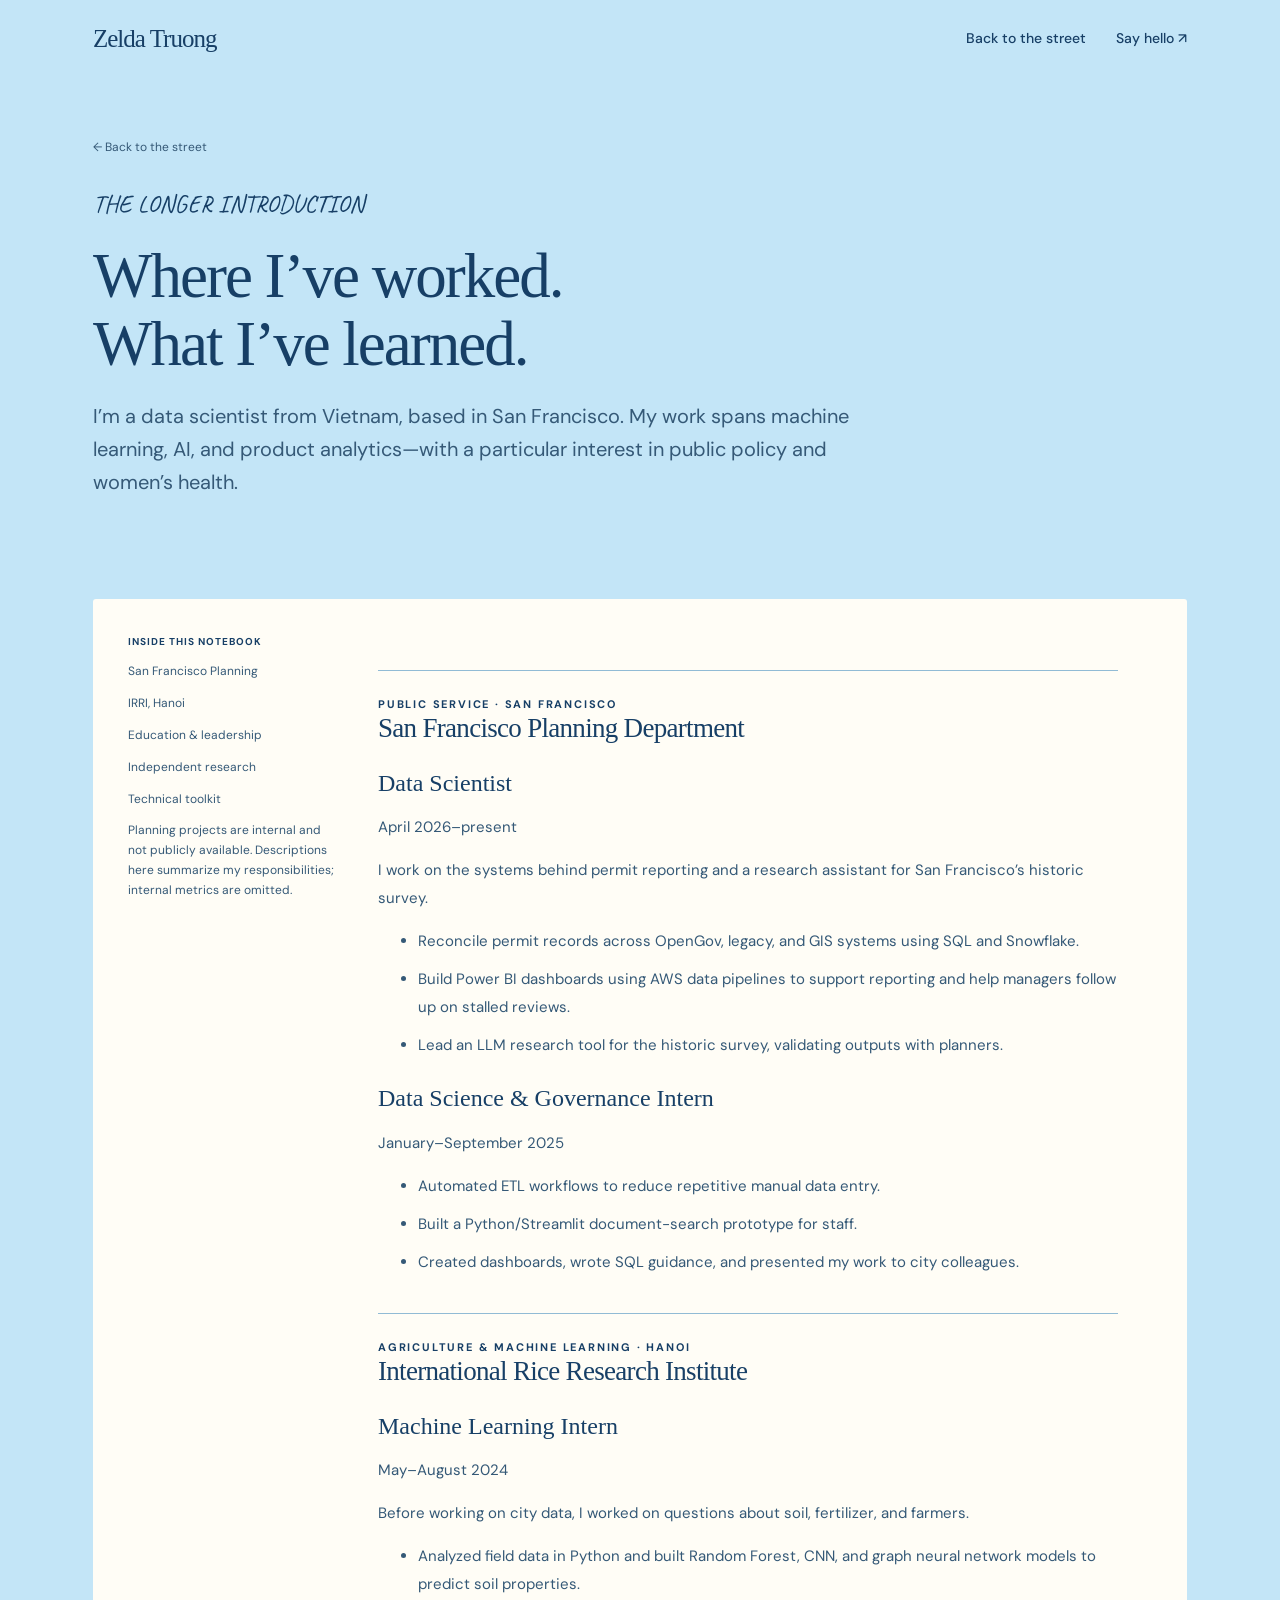
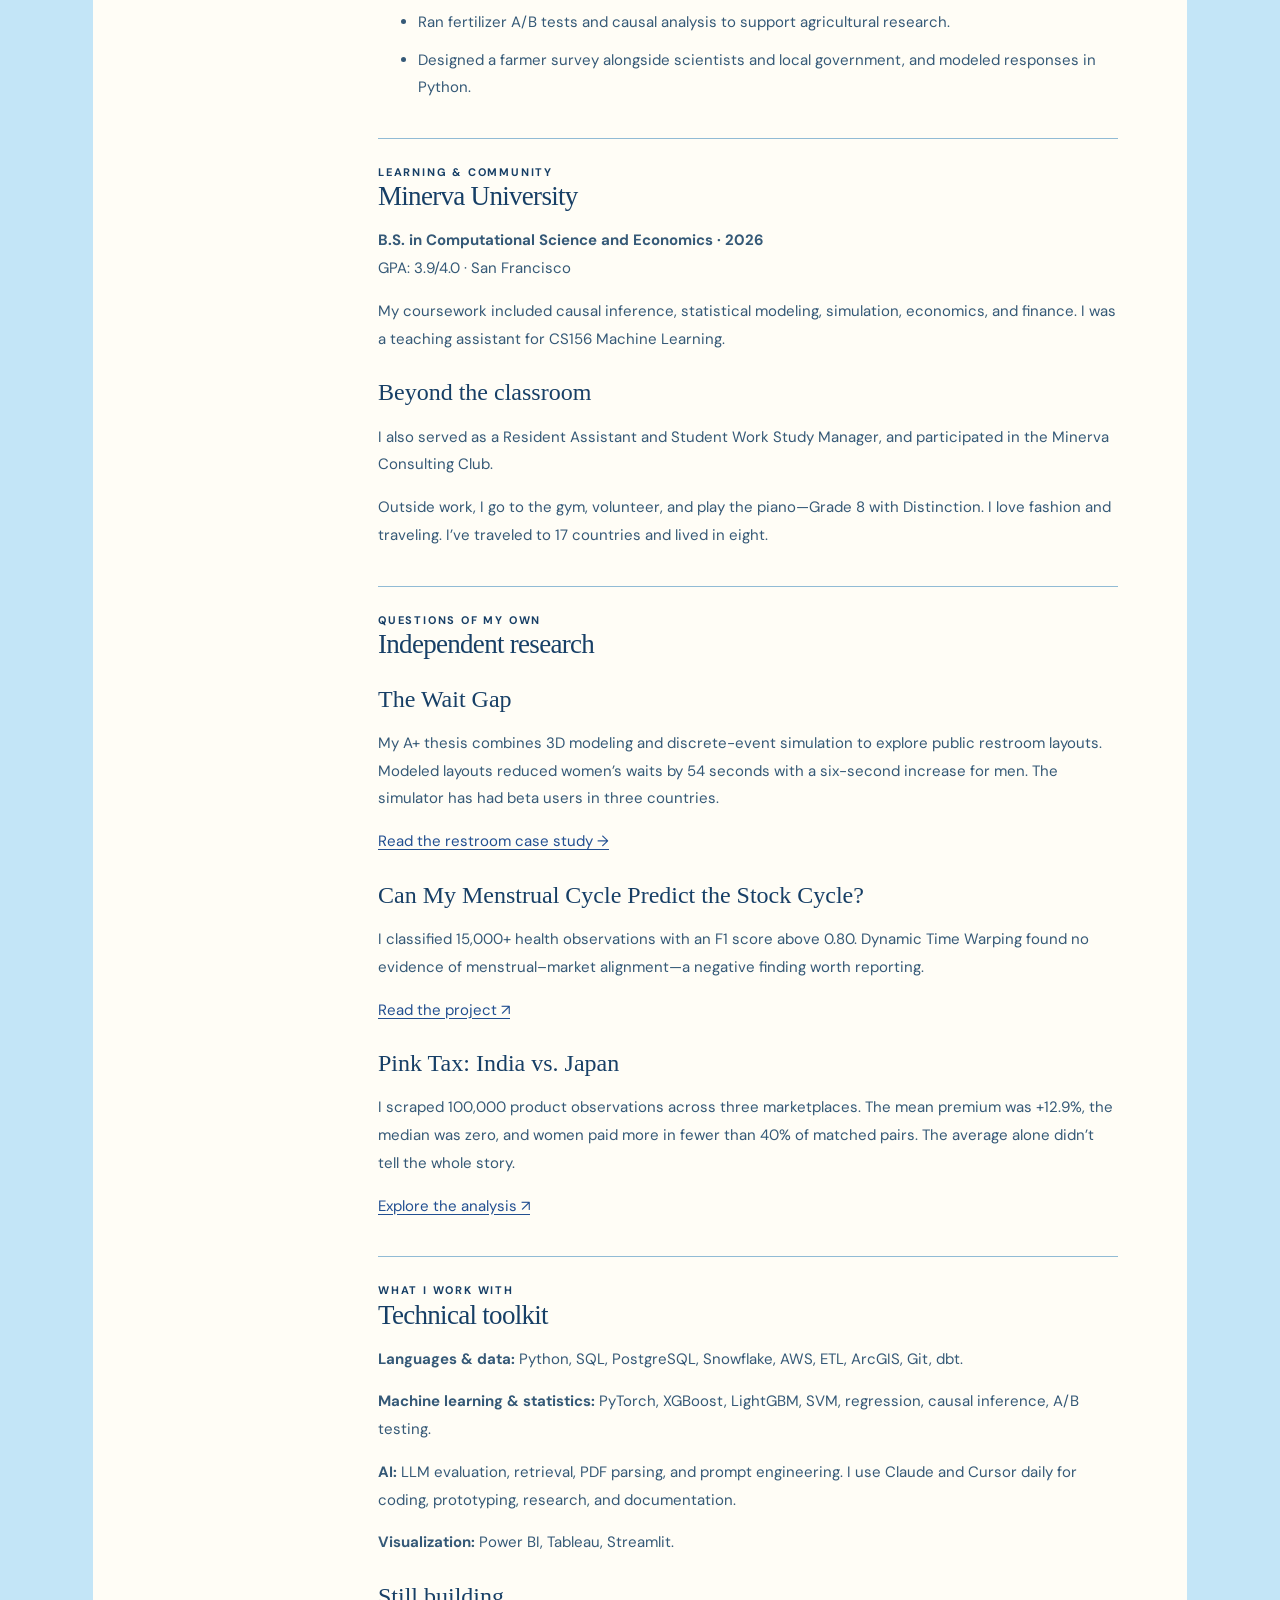
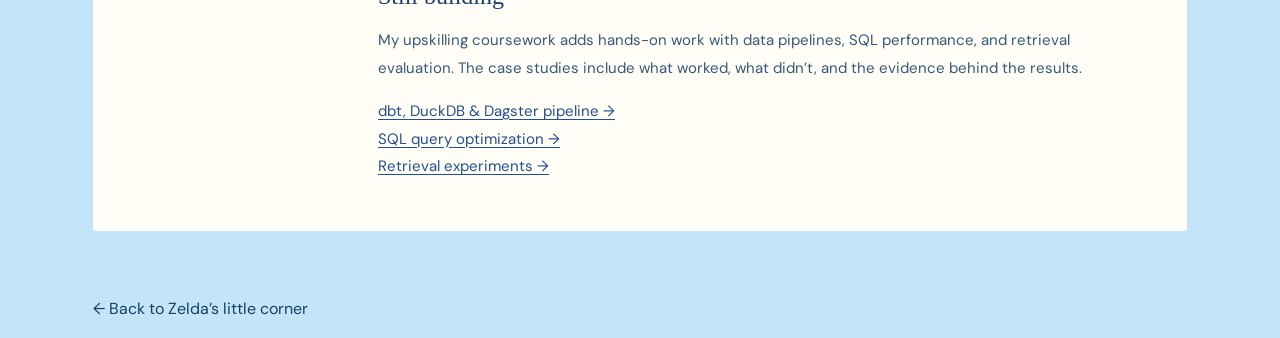
==== experience.html @ 29c24529 "Publish illustrated portfolio and experience without internal metrics" ====
<!doctype html>
<html lang="en"><head><meta charset="utf-8"><meta name="viewport" content="width=device-width,initial-scale=1"><title>Experience — Zelda Truong</title><meta name="description" content="Zelda Truong’s work in civic data science, machine learning, research, teaching, and community leadership."><link rel="icon" href="assets/favicon.svg" type="image/svg+xml"><link rel="stylesheet" href="styles.css"><style>.experience-list section{border-top:1px solid var(--line);padding-top:24px;margin-top:36px}.experience-list h2{margin-top:0}.experience-list h3{font:24px/1.3 Georgia,serif;margin:24px 0 6px}.role-date{font-size:13px;color:var(--muted)}.experience-list li{margin-bottom:10px}.experience-list a{text-decoration:underline;text-underline-offset:3px}.experience-nav a{display:block;margin:12px 0}.experience-list section{scroll-margin-top:110px}@media(max-width:700px){.experience-nav{display:block}.experience-nav a{margin:8px 0}.experience-nav p{margin-top:18px}}</style></head>
<body><a class="skip" href="#main">Skip to content</a><header class="topbar"><nav class="wrap nav" aria-label="Main navigation"><a class="brand" href="index.html">Zelda Truong</a><div class="nav-links"><a href="index.html">Back to the street</a><a href="mailto:zeldatr1804@gmail.com">Say hello ↗</a></div></nav></header>
<main id="main" class="wrap"><div class="case-hero"><a class="back" href="index.html">← Back to the street</a><div class="eyebrow">THE LONGER INTRODUCTION</div><h1>Where I’ve worked.<br>What I’ve learned.</h1><p class="lede">I’m a data scientist from Vietnam, based in San Francisco. My work spans machine learning, AI, and product analytics—with a particular interest in public policy and women’s health.</p></div>
<div class="case-body"><aside class="case-aside experience-nav"><b>Inside this notebook</b><a href="#planning">San Francisco Planning</a><a href="#irri">IRRI, Hanoi</a><a href="#education">Education &amp; leadership</a><a href="#research">Independent research</a><a href="#toolkit">Technical toolkit</a><p>Planning projects are internal and not publicly available. Descriptions here summarize my responsibilities; internal metrics are omitted.</p></aside><article class="prose experience-list">
<section id="planning"><div class="eyebrow">PUBLIC SERVICE · SAN FRANCISCO</div><h2>San Francisco Planning Department</h2><h3>Data Scientist</h3><p class="role-date">April 2026–present</p><p>I work on the systems behind permit reporting and a research assistant for San Francisco’s historic survey.</p><ul><li>Reconcile permit records across OpenGov, legacy, and GIS systems using SQL and Snowflake.</li><li>Build Power BI dashboards using AWS data pipelines to support reporting and help managers follow up on stalled reviews.</li><li>Lead an LLM research tool for the historic survey, validating outputs with planners.</li></ul><h3>Data Science &amp; Governance Intern</h3><p class="role-date">January–September 2025</p><ul><li>Automated ETL workflows to reduce repetitive manual data entry.</li><li>Built a Python/Streamlit document-search prototype for staff.</li><li>Created dashboards, wrote SQL guidance, and presented my work to city colleagues.</li></ul></section>
<section id="irri"><div class="eyebrow">AGRICULTURE &amp; MACHINE LEARNING · HANOI</div><h2>International Rice Research Institute</h2><h3>Machine Learning Intern</h3><p class="role-date">May–August 2024</p><p>Before working on city data, I worked on questions about soil, fertilizer, and farmers.</p><ul><li>Analyzed field data in Python and built Random Forest, CNN, and graph neural network models to predict soil properties.</li><li>Ran fertilizer A/B tests and causal analysis to support agricultural research.</li><li>Designed a farmer survey alongside scientists and local government, and modeled responses in Python.</li></ul></section>
<section id="education"><div class="eyebrow">LEARNING &amp; COMMUNITY</div><h2>Minerva University</h2><p><strong>B.S. in Computational Science and Economics · 2026</strong><br>GPA: 3.9/4.0 · San Francisco</p><p>My coursework included causal inference, statistical modeling, simulation, economics, and finance. I was a teaching assistant for CS156 Machine Learning.</p><h3>Beyond the classroom</h3><p>I also served as a Resident Assistant and Student Work Study Manager, and participated in the Minerva Consulting Club.</p><p>Outside work, I go to the gym, volunteer, and play the piano—Grade 8 with Distinction. I love fashion and traveling. I’ve traveled to 17 countries and lived in eight.</p></section>
<section id="research"><div class="eyebrow">QUESTIONS OF MY OWN</div><h2>Independent research</h2><h3>The Wait Gap</h3><p>My A+ thesis combines 3D modeling and discrete-event simulation to explore public restroom layouts. Modeled layouts reduced women’s waits by 54 seconds with a six-second increase for men. The simulator has had beta users in three countries.</p><p><a href="restroom.html">Read the restroom case study →</a></p><h3>Can My Menstrual Cycle Predict the Stock Cycle?</h3><p>I classified 15,000+ health observations with an F1 score above 0.80. Dynamic Time Warping found no evidence of menstrual–market alignment—a negative finding worth reporting.</p><p><a href="https://drive.google.com/file/d/1aJvdGu43ABStdaz4B0tuM9L0cpmp8WZh/view?usp=sharing">Read the project ↗</a></p><h3>Pink Tax: India vs. Japan</h3><p>I scraped 100,000 product observations across three marketplaces. The mean premium was +12.9%, the median was zero, and women paid more in fewer than 40% of matched pairs. The average alone didn’t tell the whole story.</p><p><a href="https://github.com/zeldu18/Pink-Tax-Comparison">Explore the analysis ↗</a></p></section>
<section id="toolkit"><div class="eyebrow">WHAT I WORK WITH</div><h2>Technical toolkit</h2><p><strong>Languages &amp; data:</strong> Python, SQL, PostgreSQL, Snowflake, AWS, ETL, ArcGIS, Git, dbt.</p><p><strong>Machine learning &amp; statistics:</strong> PyTorch, XGBoost, LightGBM, SVM, regression, causal inference, A/B testing.</p><p><strong>AI:</strong> LLM evaluation, retrieval, PDF parsing, and prompt engineering. I use Claude and Cursor daily for coding, prototyping, research, and documentation.</p><p><strong>Visualization:</strong> Power BI, Tableau, Streamlit.</p><h3>Still building</h3><p>My upskilling coursework adds hands-on work with data pipelines, SQL performance, and retrieval evaluation. The case studies include what worked, what didn’t, and the evidence behind the results.</p><p><a href="pipeline.html">dbt, DuckDB &amp; Dagster pipeline →</a><br><a href="sql.html">SQL query optimization →</a><br><a href="rag.html">Retrieval experiments →</a></p></section>
</article></div></main><footer class="wrap"><p><a href="index.html">← Back to Zelda’s little corner</a></p></footer></body></html>
---- styles.css ----
@import url('https://fonts.googleapis.com/css2?family=DM+Sans:wght@400;500;600;700&family=Caveat:wght@400;500;600&display=swap');
:root{--paper:#f5f2e9;--ink:#24372f;--muted:#58665c;--orange:#be431f;--blue:#274eba;--line:#cdcfc1;--white:#fffdf7;--serif:Georgia,'Times New Roman',serif;--sans:'DM Sans',Arial,sans-serif;--display:'Space Grotesk',Arial,sans-serif}
*{box-sizing:border-box}html{scroll-behavior:smooth;scroll-padding-top:95px}body{margin:0;background:var(--paper);color:var(--ink);font-family:var(--sans);line-height:1.65}a{color:inherit;text-decoration:none}a:hover{text-decoration:underline;text-underline-offset:5px}button{font:inherit}img{max-width:100%;display:block}::selection{background:#f2bfa9;color:var(--ink)}:focus-visible{outline:3px solid var(--blue);outline-offset:5px}.skip{position:absolute;top:-80px;left:20px;background:var(--ink);color:white;padding:12px;z-index:20}.skip:focus{top:12px}.wrap{max-width:1240px;margin:auto;padding:0 48px}.topbar{border-bottom:1px solid var(--line);background:var(--paper);position:sticky;top:0;z-index:10}.nav{min-height:84px;display:flex;justify-content:space-between;align-items:center;gap:24px}.brand{display:flex;gap:12px;align-items:center;font-family:var(--display);font-size:21px;font-weight:700;letter-spacing:-1px}.brand-mark{font-family:var(--serif);font-style:italic;border:1px solid var(--ink);border-radius:50%;width:35px;height:35px;display:grid;place-items:center;font-size:23px}.nav-links{display:flex;gap:30px;font-size:13px;font-weight:600}.nav-links a:last-child{color:var(--orange)}.eyebrow{font-size:11px;letter-spacing:1.8px;text-transform:uppercase;font-weight:700;display:flex;gap:12px;align-items:center}.dot{width:7px;height:7px;background:var(--orange);border-radius:50%;display:inline-block}.hero{padding-top:64px;padding-bottom:64px;display:grid;grid-template-columns:1.04fr 1fr;gap:42px;align-items:center}.hero h1{font-family:var(--display);font-size:clamp(40px,4.65vw,66px);font-weight:500;line-height:1.07;letter-spacing:-3px;margin:25px 0}.hero h1 em{font-family:var(--serif);color:var(--orange);font-weight:400;letter-spacing:-2px}.intro{font-size:16px;color:var(--muted);max-width:430px;line-height:1.8}.actions{display:flex;gap:20px;flex-wrap:wrap;align-items:center;margin-top:26px}.button{display:inline-flex;align-items:center;justify-content:center;gap:24px;background:var(--ink);color:var(--white);padding:13px 21px;font-size:13px;font-weight:600;border:1px solid var(--ink);border-radius:3px}.button:hover{background:var(--orange);border-color:var(--orange);text-decoration:none}.text-link{font-size:13px;font-weight:700;border-bottom:1px solid currentColor;padding-bottom:3px}.hero-note{font-family:var(--serif);font-style:italic;color:var(--muted);font-size:14px;margin-top:23px}.feature{border:1px solid var(--line);border-radius:8px;overflow:hidden;background:var(--white);position:relative}.feature-top{display:flex;justify-content:space-between;padding:14px 18px;font-size:10px;letter-spacing:1.5px;text-transform:uppercase;font-weight:700}.feature-top span:first-child{color:var(--orange)}.scene{background:#191a2e;position:relative}.scene img{width:100%;aspect-ratio:1.63;object-fit:cover}.scene-label{position:absolute;bottom:16px;left:18px;color:#f4f2eb;font-size:10px;letter-spacing:1.2px;text-transform:uppercase}.feature-body{padding:22px 24px 24px}.feature-body h2{font-family:var(--display);font-weight:500;font-size:25px;letter-spacing:-.9px;margin:0 0 7px}.feature-body p{color:var(--muted);font-size:13px;line-height:1.7;margin:0}.feature-bottom{display:flex;justify-content:space-between;align-items:center;gap:16px;margin-top:21px}.tag{font-size:10px;border:1px solid var(--line);border-radius:20px;padding:4px 10px;display:inline-block}.section{padding:57px 0;border-top:1px solid var(--line)}.section-head{display:flex;align-items:end;justify-content:space-between;gap:25px;margin-bottom:30px}.section-head h2{font:500 35px/1.2 var(--display);letter-spacing:-1.4px;margin:9px 0 0}.section-head p{font-size:13px;max-width:290px;color:var(--muted);margin:0}.index{color:var(--orange);font-family:var(--serif);font-size:14px}.projects{display:grid;grid-template-columns:1fr 1fr;gap:30px}.project-visual{height:225px;position:relative;overflow:hidden;border-radius:5px;display:flex;flex-direction:column;justify-content:center;padding:30px}.pipeline-visual{background:#e4e8dd;color:#344c3f}.visual-label{position:absolute;top:20px;left:22px;font:10px var(--sans);letter-spacing:1.7px;text-transform:uppercase}.flow{display:flex;align-items:center;justify-content:center;gap:9px;margin-top:20px}.flow-node{border:1px solid #859883;background:#f5f5ec;padding:15px 12px;font-size:12px;text-align:center;min-width:80px}.flow-node small{display:block;font-size:9px;opacity:.7;margin-top:3px}.flow-arrow{font-size:20px}.flow-note{text-align:center;font:10px var(--sans);letter-spacing:.8px;margin-top:17px}.sql-visual{background:#ede6dc}.bars{margin:21px 0 0;display:grid;grid-template-columns:64px 1fr 63px;gap:14px 10px;align-items:center;font-size:11px}.bar{height:23px;background:#cabda9}.bar.fast{background:var(--orange);width:13%;min-width:16px}.bars b{font-weight:500;font-variant-numeric:tabular-nums}.benchmark-caption{font-size:10px;margin-top:15px;color:var(--muted)}.project-meta{font-size:10px;letter-spacing:1.2px;color:var(--muted);text-transform:uppercase;margin:21px 0 8px}.project h3{font:500 25px/1.2 var(--display);letter-spacing:-.8px;margin:0}.project p{color:var(--muted);font-size:14px;margin:13px 0 16px;max-width:480px}.project .text-link{display:inline-block}.experiment{display:grid;grid-template-columns:70px 1fr 220px 25px;gap:20px;border-top:1px solid var(--line);padding:23px 0;align-items:center}.experiment:last-child{border-bottom:1px solid var(--line)}.experiment-number{font:italic 23px var(--serif);color:var(--orange)}.experiment h3{font:500 19px var(--display);margin:0 0 6px}.experiment p{font-size:13px;color:var(--muted);margin:0}.experiment-tags{font-size:10px;letter-spacing:1px;text-transform:uppercase;color:var(--muted)}.about{display:grid;grid-template-columns:1fr 1.1fr;gap:70px}.about h2{font:400 47px/1.12 var(--serif);letter-spacing:-1.5px;margin:18px 0}.about p{font-size:15px;color:var(--muted)}.bowl{width:100px;margin-top:25px;color:var(--orange)}.story-link{display:inline-flex;gap:18px;align-items:center;margin-top:12px;color:var(--orange)}.contact{padding:60px 0 45px;display:flex;justify-content:space-between;align-items:end;gap:25px}.contact h2{font:400 43px var(--serif);margin:12px 0}.contact p{color:var(--muted);font-size:14px}.footer{border-top:1px solid var(--line);padding:22px 0 30px;display:flex;justify-content:space-between;font-size:11px;gap:20px;color:var(--muted)}.footer-links{display:flex;gap:22px}.case-hero{padding:55px 0 35px;max-width:920px}.back{font-size:12px;color:var(--muted);display:inline-block;margin-bottom:30px}.case-hero h1{font:500 clamp(36px,5vw,63px)/1.08 var(--display);letter-spacing:-2px;margin:22px 0}.case-hero .lede{font:400 20px/1.65 var(--sans);color:var(--muted);max-width:790px}.case-tags{display:flex;gap:8px;flex-wrap:wrap;margin:24px 0}.case-image{background:#191a2e;border-radius:6px;overflow:hidden}.case-image img{width:100%}.caption{font-size:12px;color:var(--muted);margin:12px 0 35px}.case-body{display:grid;grid-template-columns:210px 1fr;gap:65px;margin:45px 0 65px}.case-aside{font-size:12px;color:var(--muted)}.case-aside b{display:block;color:var(--ink);text-transform:uppercase;font-size:10px;letter-spacing:1px;margin:0 0 7px}.case-aside p{margin:0 0 25px}.prose{max-width:740px}.prose h2{font:500 27px var(--display);letter-spacing:-.7px;margin:35px 0 14px}.prose h2:first-child{margin-top:0}.prose p,.prose li{font-size:15px;color:var(--muted);line-height:1.85}.prose li{margin:8px 0}.prose a{color:var(--blue);text-decoration:underline;text-underline-offset:3px}.prose code{font-size:13px;background:#e9e7de;padding:2px 5px;overflow-wrap:anywhere}.callout{border-left:3px solid var(--orange);padding:8px 0 8px 22px;margin:30px 0;font:400 25px/1.4 var(--serif)}.stats{display:flex;gap:35px;flex-wrap:wrap;padding:26px 0;border-top:1px solid var(--line);border-bottom:1px solid var(--line);margin:25px 0}.stat strong{display:block;font:500 33px var(--display);letter-spacing:-1px}.stat span{font-size:11px;color:var(--muted)}.case-diagram{background:#e4e8dd;border-radius:5px;padding:30px 20px;margin-bottom:25px}.case-diagram .flow{margin:0}.case-diagram .flow-node{min-width:120px}.evidence{padding:20px;background:#ebece3;border-radius:4px;margin-top:30px}.evidence h2{font-size:20px;margin-top:0}.next-project{border-top:1px solid var(--line);padding:30px 0 55px;font-size:18px}.muted{color:var(--muted)}
@media(min-width:1500px){.hero{padding-top:85px;padding-bottom:85px}}
@media(max-width:900px){.wrap{padding:0 28px}.hero{gap:28px}.hero h1{font-size:46px;letter-spacing:-2px}.feature-body{padding:19px}.feature-body h2{font-size:22px}.feature-bottom{flex-wrap:wrap}.about{gap:35px}.flow{gap:6px}.flow-node{min-width:60px;padding:12px 8px}.project-visual{padding:22px}.case-body{grid-template-columns:150px 1fr;gap:30px}}
@media(max-width:650px){.wrap{padding:0 22px}.nav{min-height:72px;gap:15px}.brand{font-size:18px}.brand-mark{width:29px;height:29px;font-size:20px}.nav-links{gap:18px;font-size:12px}.nav-links .desktop-link{display:none}.hero{grid-template-columns:1fr;padding-top:38px;padding-bottom:40px;gap:32px}.hero h1{font-size:48px;max-width:410px;line-height:1.06}.intro{font-size:15px}.hero-note{margin-bottom:0}.feature .scene img{aspect-ratio:1.7}.section{padding:37px 0}.section-head{align-items:start;flex-direction:column;gap:16px}.section-head h2{font-size:30px}.projects{grid-template-columns:1fr;gap:35px}.project-visual{height:210px}.project h3{font-size:25px}.flow-node{min-width:74px}.experiment{grid-template-columns:30px 1fr 16px;gap:14px}.experiment-tags{display:none}.experiment h3{font-size:18px}.about{grid-template-columns:1fr;gap:10px}.about h2{font-size:40px}.bowl{display:none}.contact{align-items:start;flex-direction:column;padding:35px 0}.contact h2{font-size:35px}.footer{flex-direction:column;gap:12px}.case-hero{padding-top:32px}.case-hero h1{font-size:42px}.case-hero .lede{font-size:17px}.case-body{display:block;margin-top:25px}.case-aside{display:flex;gap:25px;flex-wrap:wrap;border-bottom:1px solid var(--line);margin-bottom:30px}.case-aside p{max-width:170px}.case-diagram .flow{flex-wrap:wrap}.case-diagram .flow-node{min-width:85px}.stats{gap:25px}.stat strong{font-size:29px}}
@media(prefers-reduced-motion:reduce){html{scroll-behavior:auto}*,*::before,*::after{animation:none!important;transition:none!important}}
/* Keep intrinsic image dimensions from stretching responsive media. */
.scene{display:block}.scene img,.case-image img{height:auto}
.scene{aspect-ratio:1.63;overflow:hidden}
.scene img{position:absolute;width:150%;max-width:none;left:-8%;top:-32%;height:auto;aspect-ratio:auto;object-fit:initial}
@media(max-width:650px){.hero h1{font-size:39px;letter-spacing:-1.8px;line-height:1.1}.hero{padding-top:30px;gap:26px}.scene img{aspect-ratio:auto}.hero-note{font-size:13px}}
@media(max-width:380px){.nav-links{gap:12px}.brand{font-size:16px}.brand-mark{display:none}.feature-top{font-size:9px;letter-spacing:1px}.flow-node{min-width:60px;font-size:11px}.project-visual{padding:16px}.actions{gap:15px}.hero h1{font-size:35px}}
@media(max-width:650px){.case-aside{display:grid;grid-template-columns:80px 1fr;gap:10px 18px;padding-bottom:22px}.case-aside b{margin:0}.case-aside p{max-width:none;margin:0 0 8px}.case-diagram .flow{flex-direction:column}.case-diagram .flow-node{width:100%}.case-diagram .flow-arrow{transform:rotate(90deg)}}
/* A sky, a photograph, and project notes. */
:root{--paper:#c3e5f7;--ink:#173f66;--muted:#355977;--orange:#a34136;--blue:#224f91;--line:#91bbd5;--white:#fffdf6;--display:Georgia,'Times New Roman',serif;--hand:'Caveat','Segoe Print',cursive}
body{background:var(--paper)}.wrap{max-width:1190px}.topbar{background:#c3e5f7eF;border:0}.nav{min-height:78px}.brand{font-family:var(--serif);font-weight:400;font-size:25px;letter-spacing:-1px}.little-sun{font-size:28px;color:#a66b0b;margin-left:4px}.nav-links{font-size:14px;font-weight:500}.nav-links a:last-child{color:var(--ink)}.sky{position:absolute;inset:0 0 auto;height:1100px;overflow:hidden;pointer-events:none;z-index:0}.cloud{position:absolute;fill:#f7fcff;opacity:.72;width:310px;animation:cloud-drift 20s ease-in-out infinite alternate}.cloud-one{left:-85px;top:125px;width:350px}.cloud-two{right:-60px;top:105px;width:420px;animation-duration:27s}.cloud-three{left:40%;top:560px;width:280px;opacity:.5;animation-duration:24s}.home main,.home footer{position:relative;z-index:1}.handwritten{font-family:var(--hand);font-size:28px;font-weight:500;line-height:1.25;margin:0 0 12px;color:#315b81;letter-spacing:0;text-transform:none}.hero{grid-template-columns:1.25fr .85fr;gap:85px;padding-top:45px;padding-bottom:65px;align-items:center}.hero h1{font-family:var(--serif);font-size:clamp(48px,5.3vw,70px);font-weight:400;line-height:1.08;letter-spacing:-2.8px;margin:13px 0 25px}.hero h1 em{color:var(--ink);font-weight:400;letter-spacing:-2px}.intro{font-size:16px;max-width:485px;line-height:1.75}.personal-line{font-size:15px;max-width:420px}.button{border-radius:30px;background:#fffdf6;color:var(--ink);border:1px solid #5e87a9;padding:12px 21px;font-weight:500}.button:hover{background:#e7f4fc;color:var(--ink);border-color:var(--ink)}.portrait{margin:10px 10px 0 0;background:#fffdf6;padding:12px 12px 8px;transform:rotate(3deg);position:relative;max-width:360px;justify-self:center;box-shadow:3px 7px 0 #709bb336}.portrait img{width:100%;height:365px;object-fit:cover;object-position:50% 82%}.portrait figcaption{font-family:var(--hand);font-size:24px;text-align:center;padding:8px 0 0;color:#385872}.tape{position:absolute;top:-15px;left:34%;width:115px;height:32px;transform:rotate(-9deg);background:#fbf0c3bb;z-index:1}.portrait-flower{position:absolute;width:95px;bottom:-31px;right:-30px;transform:rotate(10deg)}.section{border-top:1px solid #86b2ce;padding:45px 0}.section-head h2{font-family:var(--serif);font-size:40px;font-weight:400;letter-spacing:-1.3px;margin-top:0}.section-head p:not(.handwritten){font-size:14px;max-width:335px}.section-head{margin-bottom:30px}.work-section{padding-top:27px}.feature{display:grid;grid-template-columns:1.1fr 1fr;gap:25px;background:#fffdf6;border:0;border-radius:3px;overflow:visible;padding:23px;box-shadow:4px 5px 0 #739ebb36;align-items:center}.featured-picture{min-width:0}.scene{aspect-ratio:1.48;border-radius:2px;background:#191a2e}.scene img{width:150%;left:-8%;top:-24%;height:auto}.scene-label{font-family:var(--hand);font-size:19px;letter-spacing:0;text-transform:none;bottom:11px}.picture-note{margin:10px 0 0;text-align:center;transform:rotate(-2deg);font-size:26px}.feature-body{padding:5px 9px}.feature-body h2{font:400 38px/1.12 var(--serif);letter-spacing:-1.2px;margin:12px 0 18px}.feature-body p{font-size:14px;line-height:1.8;margin-bottom:12px}.feature-body .project-meta{font-size:11px;text-transform:none;letter-spacing:.3px}.feature-bottom{flex-wrap:wrap;gap:15px;margin-top:23px}.text-link{font-size:14px;font-weight:500}.engineering{border-top:0;padding-top:30px}.projects{gap:32px}.project{background:#fffdf6;padding:17px 17px 25px;border-radius:2px;box-shadow:3px 4px 0 #739ebb36}.project:first-child{transform:rotate(-.65deg)}.project:last-child{transform:rotate(.65deg)}.project-visual{height:195px;border-radius:0;padding:18px}.pipeline-visual{background:#e8f0e9;color:#325a47}.sql-visual{background:#f5e6c9}.visual-label{font:21px var(--hand);letter-spacing:0;text-transform:none;left:18px;top:12px}.flow-node{border-color:#85a68d;background:#fffdf6}.flow-note{font-size:9px}.project-meta{font-size:11px;letter-spacing:.4px;text-transform:none;margin-top:20px}.project h3{font:400 27px/1.2 var(--serif);letter-spacing:-.5px}.project p{font-size:14px}.bar.fast{background:#447d9e}.bar{background:#c7b99a}.experiment{border-color:#86b2ce;grid-template-columns:40px 1fr 200px 25px}.experiment-number{font:24px var(--hand);color:var(--ink)}.experiment h3{font:400 23px var(--serif)}.experiment-tags{font-size:10px;letter-spacing:.3px}.about{grid-template-columns:1.1fr .85fr;gap:80px;align-items:center}.about h2{font:400 43px/1.12 var(--serif);letter-spacing:-1px}.about p{font-size:15px;line-height:1.85}.hobbies{display:flex;gap:23px;flex-wrap:wrap;margin:22px 0 0}.hobbies span{font-family:var(--hand);font-size:25px;border-bottom:2px solid #739eba;transform:rotate(-3deg)}.hobbies span:nth-child(2){transform:rotate(3deg)}.noodle-note{display:block;background:#fff7dd;padding:28px 30px 30px;transform:rotate(2deg);color:var(--ink);box-shadow:4px 5px 0 #739ebb36}.noodle-note:hover{text-decoration:none}.noodle-note .bowl{display:block;width:190px;height:125px;margin:10px auto}.noodle-note h3{font:400 28px var(--serif);margin:10px 0}.noodle-note p{font-size:14px;margin-bottom:22px}.noodle-note:hover .text-link{text-decoration:underline}.contact{border-top:1px solid #86b2ce}.contact .eyebrow{font:25px var(--hand);letter-spacing:0;text-transform:none}.contact h2{font-size:46px}.footer{border-top:1px solid #86b2ce}.case-hero h1{font-family:var(--serif);font-weight:400}.case-body{background:#fffdf6;padding:35px;border-radius:3px;gap:40px}.case-hero .eyebrow{font:25px var(--hand);text-transform:none;letter-spacing:0}.prose h2{font-family:var(--serif);font-weight:400}.case-aside b{font-size:10px}.case-image{border-radius:3px}.callout{border-color:#6294b9}.evidence{background:#edf3f7}.case-diagram{background:#e8f0e9}.tag{border-color:#86a8bf}.case-body .tag{border-color:var(--line)}
@keyframes cloud-drift{from{transform:translateX(-22px)}to{transform:translateX(35px)}}
@media(max-width:900px){.hero{gap:40px}.hero h1{font-size:55px}.portrait{max-width:290px;margin-right:10px}.portrait img{height:325px}.portrait-flower{width:75px}.feature{gap:18px;padding:17px}.feature-body h2{font-size:32px}.about{gap:35px}.feature-body p{font-size:13px}.case-body{padding:25px;gap:25px}.project-visual{padding:12px}.flow{gap:5px}.flow-node{min-width:57px;font-size:11px}.visual-label{font-size:19px}}
@media(max-width:650px){.nav{min-height:70px;gap:10px}.brand{font-size:21px;gap:4px;letter-spacing:-.7px}.little-sun{font-size:23px}.nav-links{gap:16px;font-size:12px}.nav-links a[href="#about"]{display:none}.hero{grid-template-columns:1fr;gap:30px;padding:26px 0 45px}.hero h1{font-size:50px;letter-spacing:-2px;margin:12px 0 20px}.handwritten{font-size:26px}.intro{font-size:15px}.personal-line{font-size:14px}.portrait{max-width:285px;margin:5px 0 10px}.portrait img{height:310px}.portrait figcaption{font-size:23px}.cloud-one{width:240px;top:75px;left:-120px}.cloud-two{width:290px;right:-130px;top:170px}.cloud-three{left:-50px;top:670px}.section-head h2{font-size:35px}.section-head{gap:12px}.section{padding:30px 0}.feature{grid-template-columns:1fr;padding:16px;gap:8px}.feature-body{padding:10px 2px}.feature-body h2{font-size:35px}.feature-body p{font-size:14px}.feature-body h2 br{display:none}.feature-bottom{margin-top:20px}.scene{aspect-ratio:1.5}.scene img{aspect-ratio:auto}.scene-label{font-size:17px}.picture-note{font-size:23px}.projects{gap:30px}.project{padding:14px 14px 22px}.project-visual{height:190px}.project h3{font-size:26px}.project p{font-size:14px}.experiment{grid-template-columns:24px 1fr 15px;gap:10px}.experiment h3{font-size:22px}.about{grid-template-columns:1fr;gap:25px}.about h2{font-size:37px}.noodle-note{margin:8px 5px 12px;padding:25px}.contact h2{font-size:39px}.case-body{padding:22px 18px}.case-hero h1{font-size:42px}.case-aside{grid-template-columns:70px 1fr;gap:10px}.flow-node{min-width:58px;padding:12px 6px}.flow-arrow{font-size:16px}.flow-note{font-size:8px}.visual-label{font-size:19px}}
@media(max-width:380px){.brand{font-size:19px}.little-sun{display:none}.nav-links{gap:12px}.hero h1{font-size:44px}.portrait{max-width:250px}.portrait img{height:290px}.feature-bottom .button{font-size:12px;padding:10px 14px}.project-visual{padding:8px}.flow-node{min-width:54px;font-size:10px}.flow-node small{font-size:8px}}
@media(prefers-reduced-motion:reduce){.cloud{animation:none}}
.topbar{background:#c3e5f7}.section-head .handwritten{font:500 27px/1.25 var(--hand);margin:0 0 9px;max-width:none}.motion-toggle{border:0;background:none;color:var(--muted);padding:0;cursor:pointer;font:inherit;text-decoration:underline;text-underline-offset:3px}.clouds-paused .cloud{animation-play-state:paused}
@media(prefers-reduced-motion:reduce){.motion-toggle{display:none}}
/* Decorative rotations and drifting clouds must not widen the page. */
.home{overflow-x:clip}
@media(max-width:380px){.portrait-flower{right:-12px}.project{transform:none!important}.noodle-note{transform:rotate(1deg)}}
.about .handwritten{font:500 27px/1.25 var(--hand)}
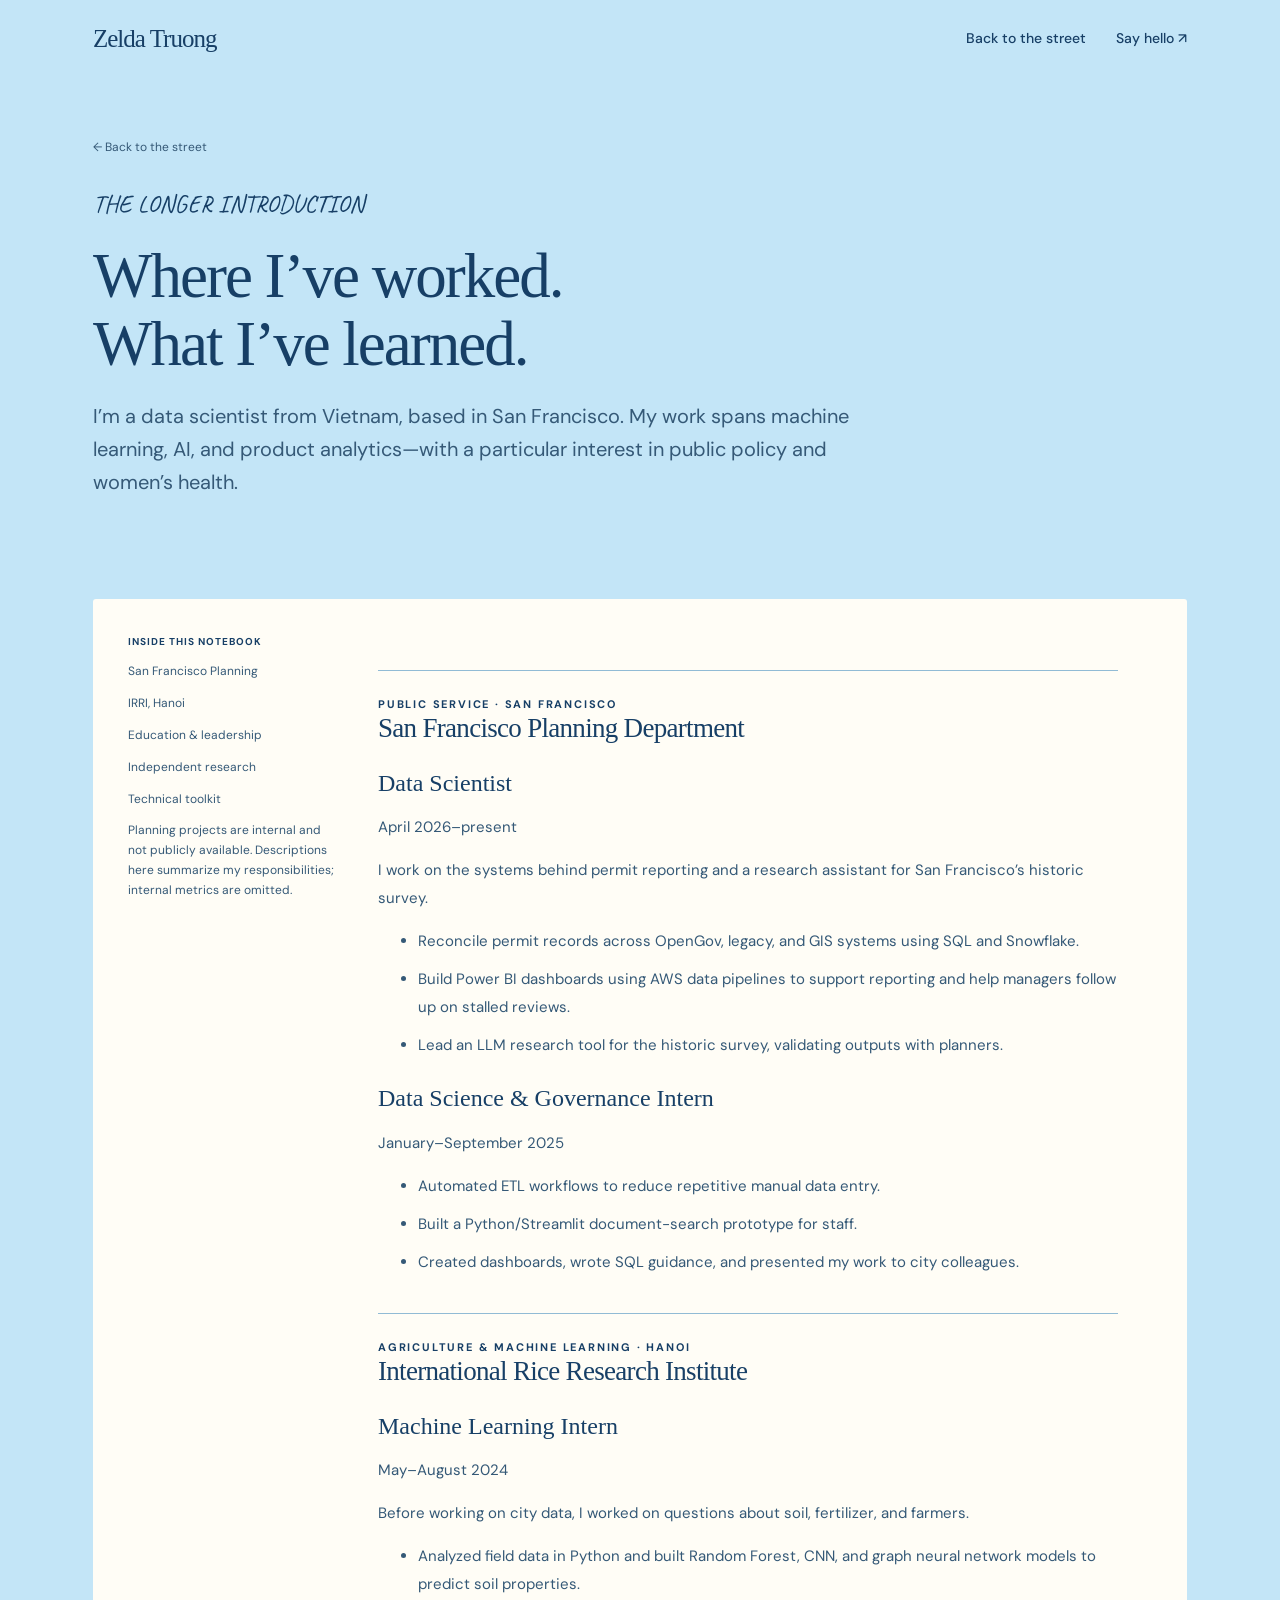
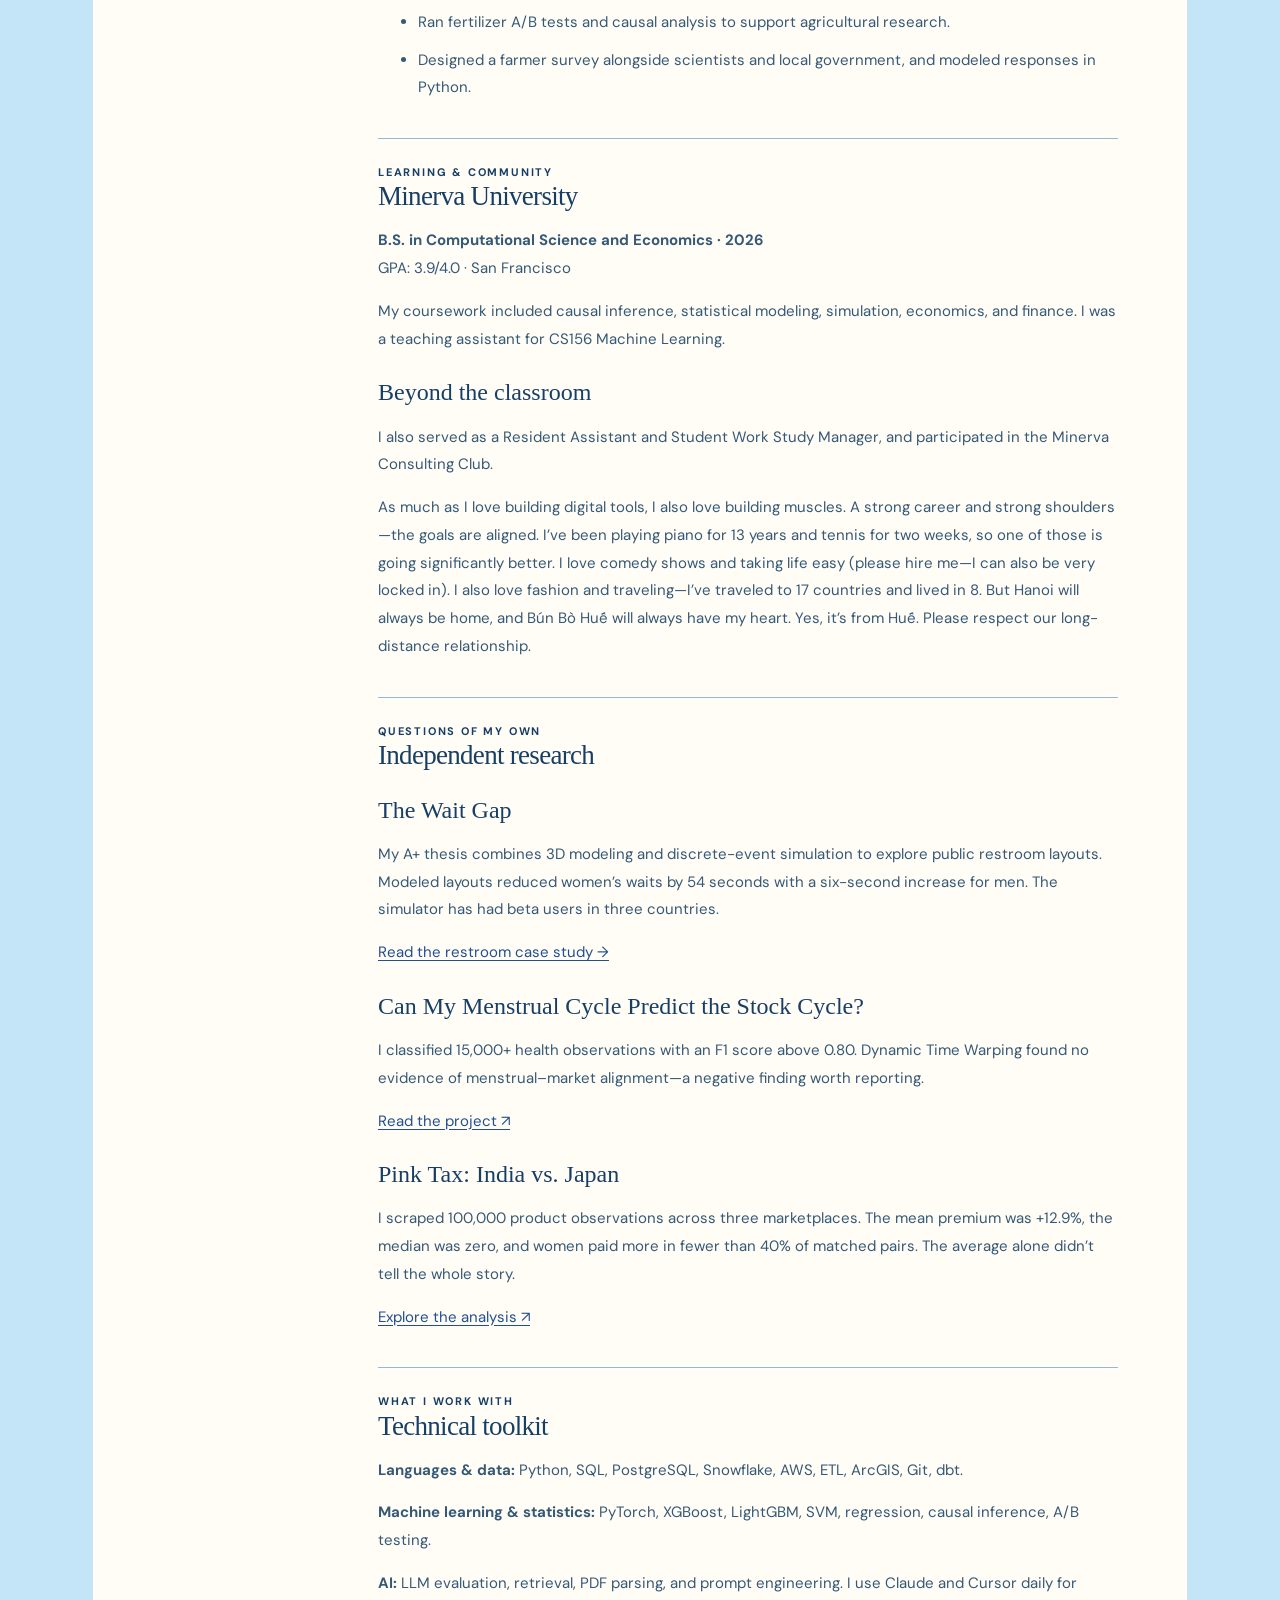
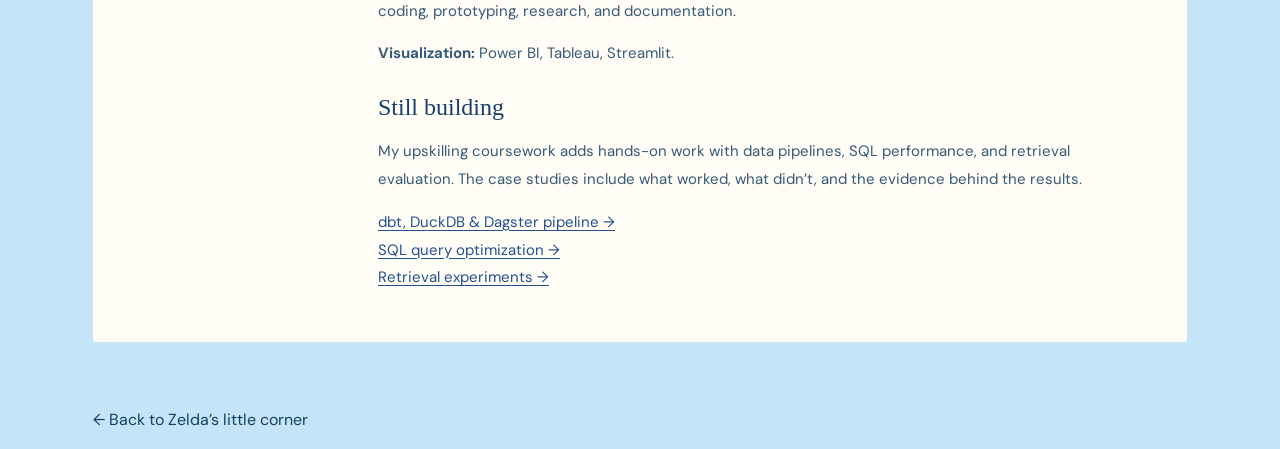
==== commit d7868c60: "Update personal bio with approved copy" ====
--- a/experience.html
+++ b/experience.html
@@ -5,7 +5,7 @@
 <div class="case-body"><aside class="case-aside experience-nav"><b>Inside this notebook</b><a href="#planning">San Francisco Planning</a><a href="#irri">IRRI, Hanoi</a><a href="#education">Education &amp; leadership</a><a href="#research">Independent research</a><a href="#toolkit">Technical toolkit</a><p>Planning projects are internal and not publicly available. Descriptions here summarize my responsibilities; internal metrics are omitted.</p></aside><article class="prose experience-list">
 <section id="planning"><div class="eyebrow">PUBLIC SERVICE · SAN FRANCISCO</div><h2>San Francisco Planning Department</h2><h3>Data Scientist</h3><p class="role-date">April 2026–present</p><p>I work on the systems behind permit reporting and a research assistant for San Francisco’s historic survey.</p><ul><li>Reconcile permit records across OpenGov, legacy, and GIS systems using SQL and Snowflake.</li><li>Build Power BI dashboards using AWS data pipelines to support reporting and help managers follow up on stalled reviews.</li><li>Lead an LLM research tool for the historic survey, validating outputs with planners.</li></ul><h3>Data Science &amp; Governance Intern</h3><p class="role-date">January–September 2025</p><ul><li>Automated ETL workflows to reduce repetitive manual data entry.</li><li>Built a Python/Streamlit document-search prototype for staff.</li><li>Created dashboards, wrote SQL guidance, and presented my work to city colleagues.</li></ul></section>
 <section id="irri"><div class="eyebrow">AGRICULTURE &amp; MACHINE LEARNING · HANOI</div><h2>International Rice Research Institute</h2><h3>Machine Learning Intern</h3><p class="role-date">May–August 2024</p><p>Before working on city data, I worked on questions about soil, fertilizer, and farmers.</p><ul><li>Analyzed field data in Python and built Random Forest, CNN, and graph neural network models to predict soil properties.</li><li>Ran fertilizer A/B tests and causal analysis to support agricultural research.</li><li>Designed a farmer survey alongside scientists and local government, and modeled responses in Python.</li></ul></section>
-<section id="education"><div class="eyebrow">LEARNING &amp; COMMUNITY</div><h2>Minerva University</h2><p><strong>B.S. in Computational Science and Economics · 2026</strong><br>GPA: 3.9/4.0 · San Francisco</p><p>My coursework included causal inference, statistical modeling, simulation, economics, and finance. I was a teaching assistant for CS156 Machine Learning.</p><h3>Beyond the classroom</h3><p>I also served as a Resident Assistant and Student Work Study Manager, and participated in the Minerva Consulting Club.</p><p>Outside work, I go to the gym, volunteer, and play the piano—Grade 8 with Distinction. I love fashion and traveling. I’ve traveled to 17 countries and lived in eight.</p></section>
+<section id="education"><div class="eyebrow">LEARNING &amp; COMMUNITY</div><h2>Minerva University</h2><p><strong>B.S. in Computational Science and Economics · 2026</strong><br>GPA: 3.9/4.0 · San Francisco</p><p>My coursework included causal inference, statistical modeling, simulation, economics, and finance. I was a teaching assistant for CS156 Machine Learning.</p><h3>Beyond the classroom</h3><p>I also served as a Resident Assistant and Student Work Study Manager, and participated in the Minerva Consulting Club.</p><p>As much as I love building digital tools, I also love building muscles. A strong career and strong shoulders—the goals are aligned. I’ve been playing piano for 13 years and tennis for two weeks, so one of those is going significantly better. I love comedy shows and taking life easy (please hire me—I can also be very locked in). I also love fashion and traveling—I’ve traveled to 17 countries and lived in 8. But Hanoi will always be home, and Bún Bò Huế will always have my heart. Yes, it’s from Huế. Please respect our long-distance relationship.</p></section>
 <section id="research"><div class="eyebrow">QUESTIONS OF MY OWN</div><h2>Independent research</h2><h3>The Wait Gap</h3><p>My A+ thesis combines 3D modeling and discrete-event simulation to explore public restroom layouts. Modeled layouts reduced women’s waits by 54 seconds with a six-second increase for men. The simulator has had beta users in three countries.</p><p><a href="restroom.html">Read the restroom case study →</a></p><h3>Can My Menstrual Cycle Predict the Stock Cycle?</h3><p>I classified 15,000+ health observations with an F1 score above 0.80. Dynamic Time Warping found no evidence of menstrual–market alignment—a negative finding worth reporting.</p><p><a href="https://drive.google.com/file/d/1aJvdGu43ABStdaz4B0tuM9L0cpmp8WZh/view?usp=sharing">Read the project ↗</a></p><h3>Pink Tax: India vs. Japan</h3><p>I scraped 100,000 product observations across three marketplaces. The mean premium was +12.9%, the median was zero, and women paid more in fewer than 40% of matched pairs. The average alone didn’t tell the whole story.</p><p><a href="https://github.com/zeldu18/Pink-Tax-Comparison">Explore the analysis ↗</a></p></section>
 <section id="toolkit"><div class="eyebrow">WHAT I WORK WITH</div><h2>Technical toolkit</h2><p><strong>Languages &amp; data:</strong> Python, SQL, PostgreSQL, Snowflake, AWS, ETL, ArcGIS, Git, dbt.</p><p><strong>Machine learning &amp; statistics:</strong> PyTorch, XGBoost, LightGBM, SVM, regression, causal inference, A/B testing.</p><p><strong>AI:</strong> LLM evaluation, retrieval, PDF parsing, and prompt engineering. I use Claude and Cursor daily for coding, prototyping, research, and documentation.</p><p><strong>Visualization:</strong> Power BI, Tableau, Streamlit.</p><h3>Still building</h3><p>My upskilling coursework adds hands-on work with data pipelines, SQL performance, and retrieval evaluation. The case studies include what worked, what didn’t, and the evidence behind the results.</p><p><a href="pipeline.html">dbt, DuckDB &amp; Dagster pipeline →</a><br><a href="sql.html">SQL query optimization →</a><br><a href="rag.html">Retrieval experiments →</a></p></section>
 </article></div></main><footer class="wrap"><p><a href="index.html">← Back to Zelda’s little corner</a></p></footer></body></html>
